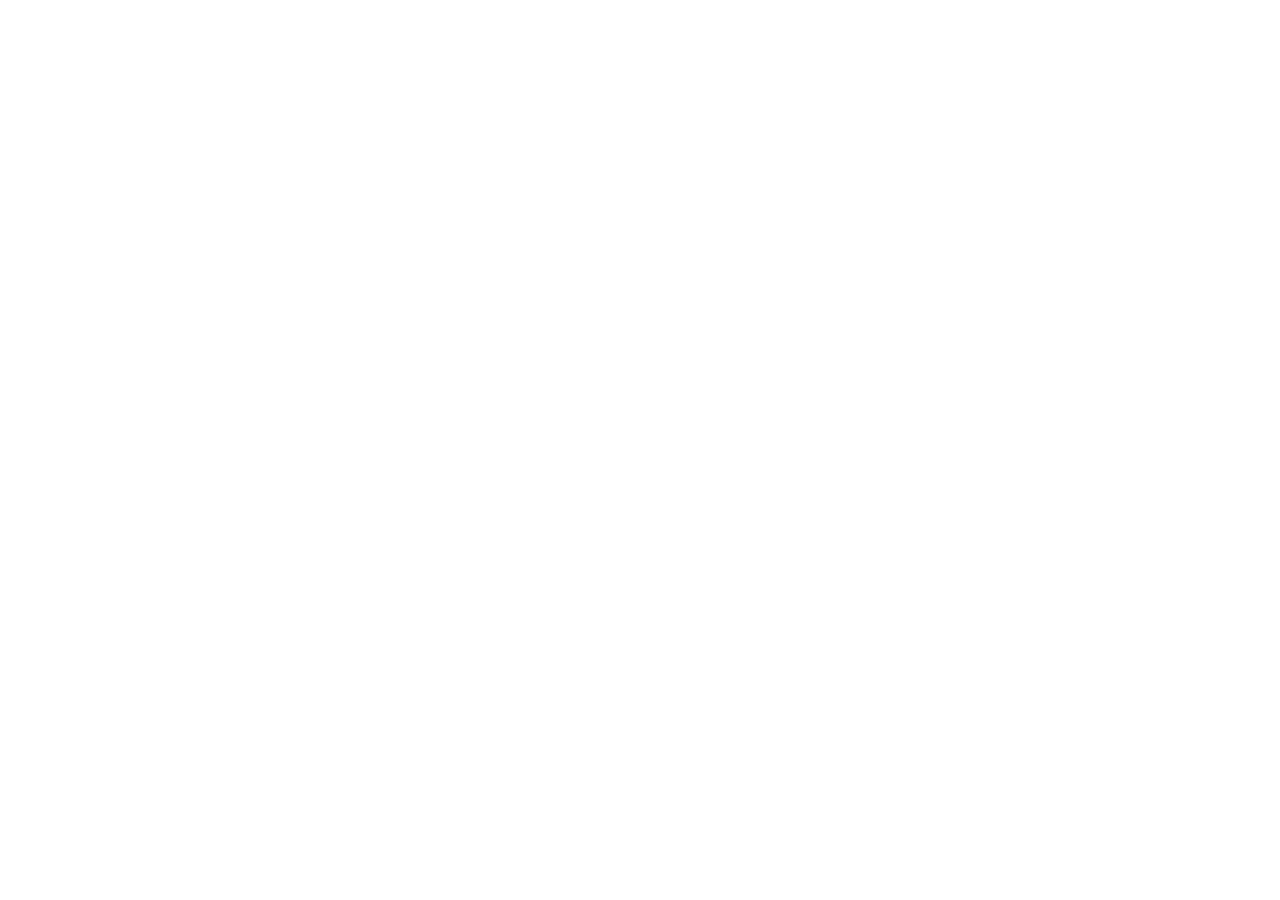
==== index.html @ 9bf9a7f7 "jai shree ram" ====
<!DOCTYPE html>
<html lang="en">
<head>
    <meta charset="UTF-8">
    <meta name="viewport" content="width=device-width, initial-scale=1.0">
    <link rel="icon" type="image/png" href="./images/favicon.png">
    <title> Time flow</title>
</head>
<body>
    
</body>
</html>
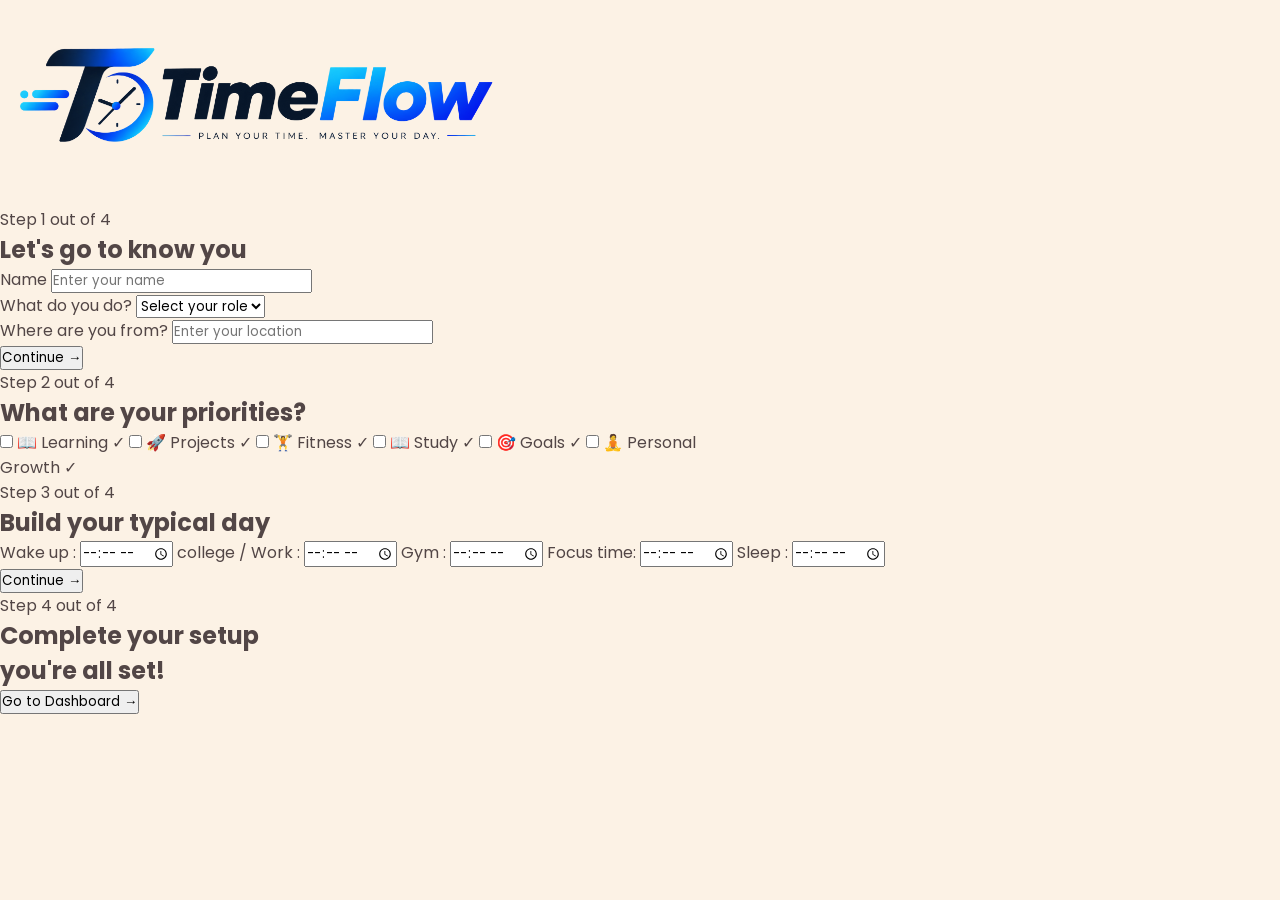
==== commit 396d8843: "structure complete of index" ====
--- a/index.html
+++ b/index.html
@@ -1,12 +1,133 @@
 <!DOCTYPE html>
 <html lang="en">
+
 <head>
     <meta charset="UTF-8">
     <meta name="viewport" content="width=device-width, initial-scale=1.0">
+    <link href="https://fonts.googleapis.com/css2?family=Poppins:wght@400;500;600;700&display=swap" rel="stylesheet">
     <link rel="icon" type="image/png" href="./images/favicon.png">
+    <link rel="stylesheet" href="./css/style.css">
     <title> Time flow</title>
 </head>
+
 <body>
-    
+    <section class="main">
+        <div class="steps" id="step-1">
+            <div class="img-form">
+                <img class="logo" src="./images/logo.png" alt="logo" height="200px">
+            </div>
+            <div class="img-form">
+                <p class="eyebrow">Step 1 out of 4</p>
+                <h1>Let's go to know you</h1>
+                <div class="form-group">
+                    <label for="name">Name</label>
+                    <input type="text" id="name" name="name" placeholder="Enter your name" required>
+                </div>
+                <div class="form-group">
+                    <label for="role">What do you do?</label>
+                    <select id="role" name="role" required>
+                        <option value="">Select your role</option>
+                        <option value="student">Student</option>
+                        <option value="job">Job</option>
+                        <option value="nothing">Nothing</option>
+                    </select>
+                </div>
+                <div class="form-group">
+                    <label for="location">Where are you from?</label>
+                    <input type="text" id="location" name="location" placeholder="Enter your location" required>
+                </div>
+                <button type="submit">Continue →</button>
+            </div>
+
+        </div>
+
+        <div class="steps" id="step-2">
+            <div class="img-form">
+                <p class="eyebrow">Step 2 out of 4</p>
+                <h1>What are your priorities?</h1>
+                <div class="priority-grid">
+
+                    <label class="priority-card">
+                        <input type="checkbox" value="Learning">
+                        <span class="icon">📖</span>
+                        <span>Learning</span>
+                        <span class="check">✓</span>
+                    </label>
+
+                    <label class="priority-card">
+                        <input type="checkbox" value="Projects">
+                        <span class="icon">🚀</span>
+                        <span>Projects</span>
+                        <span class="check">✓</span>
+                    </label>
+
+                    <label class="priority-card">
+                        <input type="checkbox" value="Fitness">
+                        <span class="icon">🏋️</span>
+                        <span>Fitness</span>
+                        <span class="check">✓</span>
+                    </label>
+
+                    <label class="priority-card">
+                        <input type="checkbox" value="Study">
+                        <span class="icon">📖</span>
+                        <span>Study</span>
+                        <span class="check">✓</span>
+                    </label>
+
+                    <label class="priority-card">
+                        <input type="checkbox" value="Goals">
+                        <span class="icon">🎯</span>
+                        <span>Goals</span>
+                        <span class="check">✓</span>
+                    </label>
+
+                    <label class="priority-card">
+                        <input type="checkbox" value="Personal Growth">
+                        <span class="icon">🧘</span>
+                        <span>Personal<br>Growth</span>
+                        <span class="check">✓</span>
+                    </label>
+                </div>
+            </div>
+        </div>
+        </div>
+
+        <div class="steps" id="step-3">
+            <div class="img-form">
+                <p class="eyebrow">Step 3 out of 4</p>
+                <h1>Build your typical day</h1>
+                <div class="day-builder">
+                    <label for="wake-up">Wake up :</label>
+                    <input type="time" id="wake-up" name="wake-up" required>
+
+                    <label for="work">college / Work :</label>
+                    <input type="time" id="work" name="work" required>
+
+                    <label for="gym">Gym :</label>
+                    <input type="time" id="gym" name="gym" required>
+
+                    <label for="focus">Focus time:</label>
+                    <input type="time" id="focus" name="focus" required>
+
+                    <label for="sleep">Sleep :</label>
+                    <input type="time" id="sleep" name="sleep" required>
+                </div>
+                <button type="submit">Continue →</button>
+            </div>
+        </div>
+
+        <div class="steps" id="step-4">
+            <div class="img-form">
+                <p class="eyebrow">Step 4 out of 4</p>
+                <h1>Complete your setup</h1>
+                <h2>you're all set!</h2>
+
+                <button type="submit">Go to Dashboard →</button>
+            </div>
+
+        </div>
+    </section>
 </body>
+
 </html>
--- a/css/style.css
+++ b/css/style.css
@@ -0,0 +1,17 @@
+* {
+    margin: 0;
+    padding: 0%;
+    font-family: "Poppins", sans-serif;
+}
+
+:root {
+    --dark: #524646;
+    --taupe: #A8A492;
+    --cream: #FCF2E5;
+    --orange: #EC5B38;
+}
+
+body {
+    background: var(--cream);
+    color: var(--dark);
+}
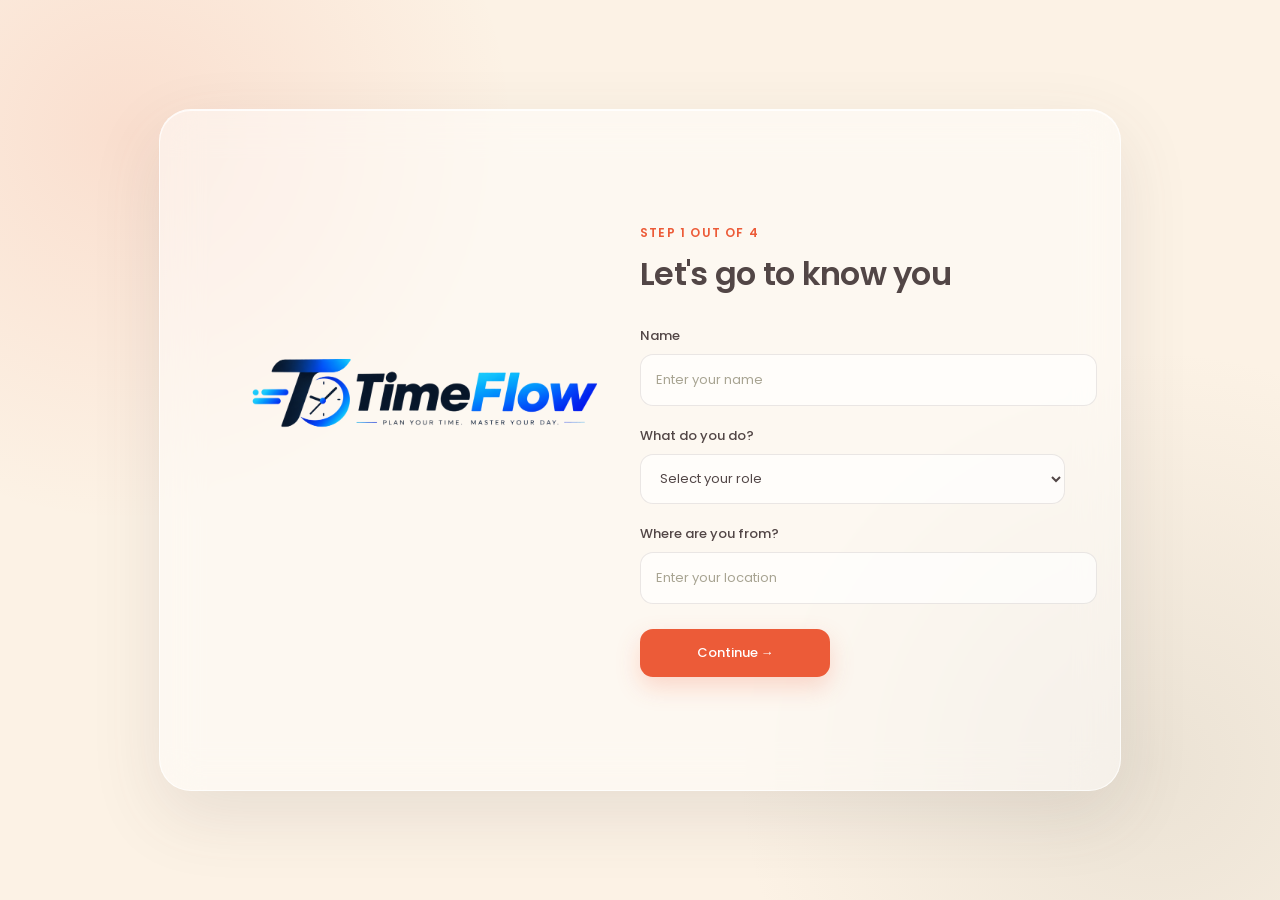
==== commit 14831e8b: "index complete" ====
--- a/index.html
+++ b/index.html
@@ -12,7 +12,7 @@
 
 <body>
     <section class="main">
-        <div class="steps" id="step-1">
+        <div class="steps active" id="step-1">
             <div class="img-form">
                 <img class="logo" src="./images/logo.png" alt="logo" height="200px">
             </div>
@@ -36,7 +36,9 @@
                     <label for="location">Where are you from?</label>
                     <input type="text" id="location" name="location" placeholder="Enter your location" required>
                 </div>
-                <button type="submit">Continue →</button>
+                <div class="btns">
+                    <button class="next-btn" type="button"> Continue → </button>
+                </div>
             </div>
 
         </div>
@@ -89,9 +91,13 @@
                         <span class="check">✓</span>
                     </label>
                 </div>
+                <div class="btns">
+                    <button class="back-btn" type="button"> ← Back </button>
+                    <button class="next-btn" type="button"> Continue → </button>
+                </div>
             </div>
         </div>
-        </div>
+
 
         <div class="steps" id="step-3">
             <div class="img-form">
@@ -113,7 +119,10 @@
                     <label for="sleep">Sleep :</label>
                     <input type="time" id="sleep" name="sleep" required>
                 </div>
-                <button type="submit">Continue →</button>
+                <div class="btns">
+                    <button class="back-btn" type="button"> ← Back </button>
+                    <button class="next-btn" type="button"> Continue → </button>
+                </div>
             </div>
         </div>
 
@@ -123,11 +132,16 @@
                 <h1>Complete your setup</h1>
                 <h2>you're all set!</h2>
 
-                <button type="submit">Go to Dashboard →</button>
+                <div class="btns">
+                    <button class="back-btn" type="button"> ← Back </button>
+                    <a class="next-btn" href="./pages/dashboard.html"> Go to Dashboard → </a>
+                </div>
             </div>
 
         </div>
     </section>
+
+    <script src="./js/main.js"></script>
 </body>
 
 </html>
--- a/css/style.css
+++ b/css/style.css
@@ -6,12 +6,313 @@
 
 :root {
     --dark: #524646;
-    --taupe: #A8A492;
-    --cream: #FCF2E5;
-    --orange: #EC5B38;
+    --dark-light: #6d6060;
+    --taupe: #a8a492;
+    --cream: #fcf2e5;
+    --cream-dark: #f3e5d5;
+    --orange: #ec5b38;
+    --orange-dark: #d94c2b;
+    --white: #ffffff;
+    --border: rgba(82, 70, 70, 0.12);
 }
 
 body {
-    background: var(--cream);
-    color: var(--dark);
-}+    min-height: 100vh;
+    display: flex;
+    align-items: center;
+    justify-content: center;
+    background:
+        radial-gradient(
+            circle at 10% 15%,
+            rgba(236, 91, 56, 0.13),
+            transparent 28%
+        ),
+        radial-gradient(
+            circle at 90% 85%,
+            rgba(168, 164, 146, 0.20),
+            transparent 30%
+        ),
+        var(--cream);
+    color: var(--dark);
+}
+
+.main {
+    width: min(850px, 92vw);
+    min-height: 570px;
+    padding: 55px;
+    display: flex;
+    align-items: center;
+    justify-content: center;
+    background:
+        rgba(255, 255, 255, 0.48);
+    border: 1px solid rgba(255, 255, 255, 0.75);
+    border-radius: 32px;
+    box-shadow:
+        0 25px 70px rgba(82, 70, 70, 0.12),
+        inset 0 1px 0 rgba(255, 255, 255, 0.8);
+    backdrop-filter: blur(20px);
+    -webkit-backdrop-filter: blur(20px);
+}
+
+.steps {
+    display: none;
+    width: 100%;
+    animation: stepIn 0.35s ease;
+}
+
+.steps.active {
+    display: flex;
+}
+
+@keyframes stepIn {
+
+    from {
+        opacity: 0;
+        transform: translateX(20px);
+    }
+
+    to {
+        opacity: 1;
+        transform: translateX(0);
+    }
+}
+
+.img-form {
+    width: 100%;
+}
+
+.img-form:not(:first-child) {
+    max-width: 560px;
+    margin: auto;
+}
+
+.logo {
+    display: block;
+    width: 380px;
+    height: auto;
+    margin: 100px auto 20px;
+}
+
+.eyebrow {
+    margin-bottom: 8px;
+    color: var(--orange);
+    font-size: 12px;
+    font-weight: 600;
+    text-transform: uppercase;
+    letter-spacing: 1.2px;
+}
+
+h1 {
+    margin-bottom: 28px;
+
+    color: var(--dark);
+    font-size: 32px;
+    font-weight: 600;
+    letter-spacing: -0.7px;
+}
+
+h2 {
+    margin-bottom: 30px;
+    color: var(--dark-light);
+    font-size: 20px;
+    font-weight: 500;
+}
+
+.form-group {
+    margin-bottom: 20px;
+}
+
+.form-group label {
+    display: block;
+
+    margin-bottom: 8px;
+
+    color: var(--dark);
+
+    font-size: 13px;
+    font-weight: 500;
+}
+
+input,
+select {
+    width: 100%;
+    height: 50px;
+    padding: 0 15px;
+    outline: none;
+    border: 1px solid var(--border);
+    border-radius: 13px;
+    background:
+        rgba(255, 255, 255, 0.65);
+    color: var(--dark);
+    font-size: 13px;
+    transition: 0.25s;
+}
+
+input::placeholder {
+    color: var(--taupe);
+}
+
+input:focus,
+select:focus {
+    border-color: var(--orange);
+    background: var(--white);
+    box-shadow: 0 0 0 4px rgba(236, 91, 56, 0.08);
+}
+
+.priority-grid {
+    display: grid;
+    grid-template-columns: repeat(3, 1fr);
+    gap: 14px;
+    margin-bottom: 30px;
+}
+
+.priority-card {
+    position: relative;
+    height: 110px;
+    display: flex;
+    flex-direction: column;
+    align-items: center;
+    justify-content: center;
+    gap: 8px;
+    cursor: pointer;
+    border: 1px solid var(--border);
+    border-radius: 16px;
+    background:
+        rgba(255, 255, 255, 0.48);
+    transition:
+        transform 0.2s ease,
+        background 0.2s ease,
+        border 0.2s ease,
+        box-shadow 0.2s ease;
+}
+
+.priority-card:hover {
+    transform: translateY(-3px);
+    background:
+        rgba(255, 255, 255, 0.75);
+
+    box-shadow: 0 10px 25px rgba(82, 70, 70, 0.08);
+}
+
+.priority-card input {
+    position: absolute;
+    opacity: 0;
+    pointer-events: none;
+}
+
+.priority-card:has(input:checked) {
+    border-color: var(--orange);
+    background:
+        rgba(236, 91, 56, 0.09);
+    box-shadow:
+        0 8px 25px rgba(236, 91, 56, 0.12);
+}
+
+.priority-card .icon {
+    font-size: 27px;
+}
+
+.priority-card > span:not(.icon):not(.check) {
+    color: var(--dark);
+    font-size: 13px;
+    font-weight: 500;
+    text-align: center;
+}
+.check {
+    position: absolute;
+    top: 9px;
+    right: 9px;
+    width: 20px;
+    height: 20px;
+    display: none;
+    align-items: center;
+    justify-content: center;
+    border-radius: 50%;
+    background: var(--orange);
+    color: white;
+    font-size: 11px;
+    font-weight: 600;
+}
+
+.priority-card:has(input:checked) .check {
+    display: flex;
+}
+
+.day-builder {
+    display: grid;
+    grid-template-columns: 1fr 1fr;
+    gap: 12px 18px;
+    margin-bottom: 30px;
+}
+
+.day-builder label {
+    align-self: center;
+    color: var(--dark);
+    font-size: 13px;
+    font-weight: 500;
+}
+
+.day-builder input[type="time"] {
+    height: 45px;
+}
+
+input[type="time"] {
+    cursor: pointer;
+}
+
+input[type="time"]::-webkit-calendar-picker-indicator {
+    opacity: 0.6;
+    cursor: pointer;
+}
+
+.btns {
+    display: flex;
+    align-items: center;
+    justify-content: space-between;
+    gap: 15px;
+    margin-top: 25px;
+}
+
+.next-btn {
+    min-width: 190px;
+    height: 48px;
+    display: inline-flex;
+    align-items: center;
+    justify-content: center;
+    padding: 0 22px;
+    border: none;
+    border-radius: 13px;
+    background: var(--orange);
+    color: white;
+    font-size: 13px;
+    font-weight: 500;
+    text-decoration: none;
+    cursor: pointer;
+    box-shadow:
+        0 10px 25px rgba(236, 91, 56, 0.22);
+    transition: 0.25s;
+}
+
+.next-btn:hover {
+    background: var(--orange-dark);
+    transform: translateY(-2px);
+    box-shadow:
+        0 14px 30px rgba(236, 91, 56, 0.3);
+}
+
+.back-btn {
+    height: 48px;
+    padding: 0 10px;
+    border: none;
+    background: transparent;
+    color: var(--dark-light);
+    font-size: 13px;
+    font-weight: 500;
+    cursor: pointer;
+    transition: 0.2s;
+}
+
+.back-btn:hover {
+    color: var(--orange);
+    transform: translateX(-3px);
+}
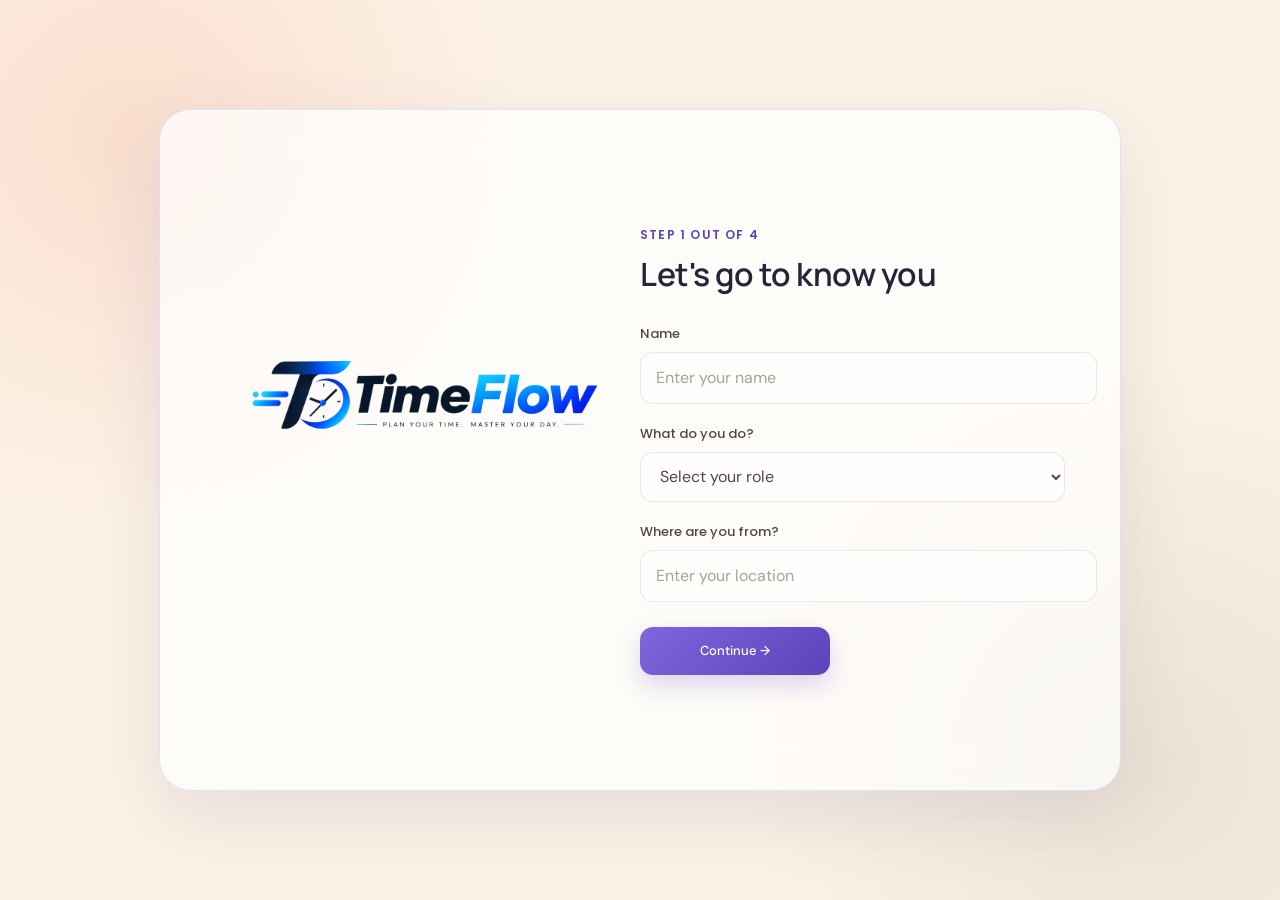
==== commit 4352354c: "structur complete but js is still pending" ====
--- a/index.html
+++ b/index.html
@@ -11,6 +11,8 @@
 </head>
 
 <body>
+    <span id="current-date" hidden></span>
+    <span id="current-time" hidden></span>
     <section class="main">
         <div class="steps active" id="step-1">
             <div class="img-form">
@@ -51,42 +53,60 @@
 
                     <label class="priority-card">
                         <input type="checkbox" value="Learning">
-                        <span class="icon">📖</span>
+                        <span class="icon"><svg viewBox="0 0 24 24" aria-hidden="true">
+                                <path d="M4 5a3 3 0 0 1 3-2h13v17H7a3 3 0 0 0-3 3V5Z" />
+                                <path d="M7 20h13M8 7h8M8 11h6" />
+                            </svg></span>
                         <span>Learning</span>
                         <span class="check">✓</span>
                     </label>
 
                     <label class="priority-card">
                         <input type="checkbox" value="Projects">
-                        <span class="icon">🚀</span>
+                        <span class="icon"><svg viewBox="0 0 24 24" aria-hidden="true">
+                                <path d="M14 5 19 3l2 2-2 5-4 4-3-3 2-6Z" />
+                                <path d="m12 12-5 5M7 17H4v3h3l2-2M14 5l-3-2-3 3 4 2M19 10l2 3-3 3-2-4" />
+                            </svg></span>
                         <span>Projects</span>
                         <span class="check">✓</span>
                     </label>
 
                     <label class="priority-card">
                         <input type="checkbox" value="Fitness">
-                        <span class="icon">🏋️</span>
+                        <span class="icon"><svg viewBox="0 0 24 24" aria-hidden="true">
+                                <path d="M5 8v8M3 10v4M8 6v12M16 6v12M19 8v8M21 10v4M8 12h8" />
+                            </svg></span>
                         <span>Fitness</span>
                         <span class="check">✓</span>
                     </label>
 
                     <label class="priority-card">
                         <input type="checkbox" value="Study">
-                        <span class="icon">📖</span>
+                        <span class="icon"><svg viewBox="0 0 24 24" aria-hidden="true">
+                                <path d="M4 5a3 3 0 0 1 3-2h13v17H7a3 3 0 0 0-3 3V5Z" />
+                                <path d="M7 20h13M8 7h8M8 11h6" />
+                            </svg></span>
                         <span>Study</span>
                         <span class="check">✓</span>
                     </label>
 
                     <label class="priority-card">
                         <input type="checkbox" value="Goals">
-                        <span class="icon">🎯</span>
+                        <span class="icon"><svg viewBox="0 0 24 24" aria-hidden="true">
+                                <circle cx="12" cy="12" r="8" />
+                                <circle cx="12" cy="12" r="4" />
+                                <path d="m16 8 4-4M16 4h4v4" />
+                            </svg></span>
                         <span>Goals</span>
                         <span class="check">✓</span>
                     </label>
 
                     <label class="priority-card">
                         <input type="checkbox" value="Personal Growth">
-                        <span class="icon">🧘</span>
+                        <span class="icon"><svg viewBox="0 0 24 24" aria-hidden="true">
+                                <circle cx="12" cy="5" r="2" />
+                                <path d="M8 21c0-4 1-7 4-9 3 2 4 5 4 9M9 11l3 2 3-2M5 15h14" />
+                            </svg></span>
                         <span>Personal<br>Growth</span>
                         <span class="check">✓</span>
                     </label>
@@ -134,7 +154,7 @@
 
                 <div class="btns">
                     <button class="back-btn" type="button"> ← Back </button>
-                    <a class="next-btn" href="./pages/dashboard.html"> Go to Dashboard → </a>
+                    <a id="dashboard-btn" class="next-btn" href="./pages/dashboard.html"> Go to Dashboard → </a>
                 </div>
             </div>
 
--- a/css/style.css
+++ b/css/style.css
@@ -1,3 +1,5 @@
+@import url('https://fonts.googleapis.com/css2?family=DM+Sans:wght@400;500;600;700&family=Manrope:wght@600;700;800&display=swap');
+
 * {
     margin: 0;
     padding: 0%;
@@ -22,16 +24,12 @@
     align-items: center;
     justify-content: center;
     background:
-        radial-gradient(
-            circle at 10% 15%,
+        radial-gradient(circle at 10% 15%,
             rgba(236, 91, 56, 0.13),
-            transparent 28%
-        ),
-        radial-gradient(
-            circle at 90% 85%,
+            transparent 28%),
+        radial-gradient(circle at 90% 85%,
             rgba(168, 164, 146, 0.20),
-            transparent 30%
-        ),
+            transparent 30%),
         var(--cream);
     color: var(--dark);
 }
@@ -50,8 +48,8 @@
     box-shadow:
         0 25px 70px rgba(82, 70, 70, 0.12),
         inset 0 1px 0 rgba(255, 255, 255, 0.8);
+    -webkit-backdrop-filter: blur(20px);
     backdrop-filter: blur(20px);
-    -webkit-backdrop-filter: blur(20px);
 }
 
 .steps {
@@ -212,12 +210,13 @@
     font-size: 27px;
 }
 
-.priority-card > span:not(.icon):not(.check) {
+.priority-card>span:not(.icon):not(.check) {
     color: var(--dark);
     font-size: 13px;
     font-weight: 500;
     text-align: center;
 }
+
 .check {
     position: absolute;
     top: 9px;
@@ -316,3 +315,759 @@
     color: var(--orange);
     transform: translateX(-3px);
 }
+
+/* TimeFlow application screens */
+body.app-body {
+    display: block;
+    min-height: 100vh;
+    background: #f7f5f0;
+}
+
+button,
+input,
+select {
+    font: inherit;
+}
+
+.app-shell {
+    display: flex;
+    min-height: 100vh;
+}
+
+.sidebar {
+    width: 238px;
+    flex: 0 0 238px;
+    display: flex;
+    flex-direction: column;
+    padding: 28px 18px;
+    background: #fffdf9;
+    border-right: 1px solid #e8e3d9;
+}
+
+.brand {
+    display: flex;
+    align-items: center;
+    gap: 10px;
+    padding: 0 14px 42px;
+    color: var(--dark);
+    font-weight: 700;
+    font-size: 21px;
+    text-decoration: none;
+}
+
+.brand img {
+    width: 34px;
+    height: 34px;
+    object-fit: contain;
+}
+
+.nav-label {
+    padding: 0 14px 12px;
+    color: #a29d92;
+    font-size: 10px;
+    font-weight: 700;
+    letter-spacing: 1.4px;
+    text-transform: uppercase;
+}
+
+.app-nav {
+    display: grid;
+    gap: 5px;
+}
+
+.nav-link {
+    display: flex;
+    align-items: center;
+    gap: 13px;
+    padding: 12px 14px;
+    border-radius: 10px;
+    color: #85847d;
+    font-size: 13px;
+    text-decoration: none;
+    transition: .2s ease;
+}
+
+.nav-link:hover,
+.nav-link.active {
+    color: var(--orange);
+    background: #fff0e9;
+}
+
+.nav-link span:first-child {
+    width: 19px;
+    color: currentColor;
+    font-size: 18px;
+    text-align: center;
+}
+
+.sidebar-note {
+    margin-top: auto;
+    padding: 16px;
+    border-radius: 13px;
+    background: #f1eee7;
+    color: #77766f;
+    font-size: 12px;
+    line-height: 1.5;
+}
+
+.sidebar-note strong {
+    display: block;
+    margin-bottom: 5px;
+    color: var(--dark);
+    font-size: 13px;
+}
+
+.app-content {
+    width: min(1200px, 100%);
+    padding: 36px clamp(22px, 4vw, 58px);
+    margin: 0 auto;
+}
+
+.topbar {
+    display: flex;
+    align-items: flex-start;
+    justify-content: space-between;
+    gap: 20px;
+    margin-bottom: 34px;
+}
+
+.time-date {
+    display: flex;
+    gap: 30px;
+}
+
+.greeting {
+    color: #9b968d;
+    font-size: 15px;
+}
+
+.page-title {
+    margin-top: 6px;
+    color: var(--dark);
+    font-size: clamp(25px, 3vw, 34px);
+    font-weight: 600;
+}
+
+.top-actions {
+    display: flex;
+    align-items: center;
+    gap: 12px;
+}
+
+.date-chip,
+.icon-button {
+    height: 38px;
+    display: inline-flex;
+    align-items: center;
+    gap: 8px;
+    padding: 0 13px;
+    border: 1px solid #e7e1d7;
+    border-radius: 9px;
+    background: #fffdf9;
+    color: #7e7b74;
+    font-size: 12px;
+}
+
+.icon-button {
+    width: 38px;
+    justify-content: center;
+    padding: 0;
+    cursor: pointer;
+}
+
+.avatar {
+    width: 38px;
+    height: 38px;
+    display: grid;
+    place-items: center;
+    border-radius: 50%;
+    background: #f2c6ad;
+    color: #9c542e;
+    font-size: 13px;
+    font-weight: 700;
+}
+
+.section-heading {
+    display: flex;
+    align-items: center;
+    justify-content: space-between;
+    gap: 15px;
+    margin-bottom: 16px;
+}
+
+.section-heading h2 {
+    margin: 0;
+    color: var(--dark);
+    font-size: 17px;
+    font-weight: 600;
+}
+
+.muted-link {
+    color: var(--orange);
+    font-size: 12px;
+    text-decoration: none;
+}
+
+.grid {
+    display: grid;
+    gap: 18px;
+}
+
+.grid-3 {
+    grid-template-columns: repeat(3, minmax(0, 1fr));
+}
+
+.stats-grid {
+    margin-bottom: 26px;
+}
+
+.grid-2 {
+    grid-template-columns: repeat(2, minmax(0, 1fr));
+}
+
+.panel,
+.stat-card {
+    border: 1px solid #e9e4da;
+    border-radius: 14px;
+    background: #fffdf9;
+    box-shadow: 0 8px 24px rgba(59, 53, 44, .035);
+}
+
+.panel {
+    padding: 22px;
+}
+
+.stat-card {
+    padding: 18px 20px;
+}
+
+.stat-label {
+    color: #98938b;
+    font-size: 12px;
+}
+
+.stat-value {
+    margin: 10px 0 5px;
+    color: var(--dark);
+    font-size: 28px;
+    font-weight: 600;
+}
+
+.stat-detail {
+    color: #6f9780;
+    font-size: 11px;
+}
+
+.progress {
+    height: 7px;
+    overflow: hidden;
+    border-radius: 10px;
+    background: #eeeae2;
+}
+
+.progress span {
+    display: block;
+    height: 100%;
+    border-radius: inherit;
+    background: var(--orange);
+}
+
+.focus-progress {
+    margin-top: 20px;
+}
+
+.focus-progress span {
+    width: 72%;
+}
+
+.width-34 span {
+    width: 34%;
+}
+
+.width-42 span {
+    width: 42%;
+}
+
+.width-48 span {
+    width: 48%;
+}
+
+.width-55 span {
+    width: 55%;
+}
+
+.width-57 span {
+    width: 57%;
+}
+
+.width-62 span {
+    width: 62%;
+}
+
+.width-68 span {
+    width: 68%;
+}
+
+.width-70 span {
+    width: 70%;
+}
+
+.width-71 span {
+    width: 71%;
+}
+
+.width-76 span {
+    width: 76%;
+}
+
+.width-78 span {
+    width: 78%;
+}
+
+.width-86 span {
+    width: 86%;
+}
+
+.task-list {
+    display: grid;
+    gap: 3px;
+}
+
+.task-row {
+    display: flex;
+    align-items: center;
+    gap: 12px;
+    padding: 12px 0;
+    border-bottom: 1px solid #f0ece5;
+    color: var(--dark);
+    font-size: 13px;
+}
+
+.task-row:last-child {
+    border-bottom: 0;
+}
+
+.task-row input {
+    width: 16px;
+    height: 16px;
+    accent-color: var(--orange);
+}
+
+.task-row.done span {
+    color: #a7a39b;
+    text-decoration: line-through;
+}
+
+.task-time {
+    margin-left: auto;
+    color: #aaa59d;
+    font-size: 11px;
+}
+
+.pill {
+    display: inline-block;
+    padding: 5px 9px;
+    border-radius: 20px;
+    background: #edf4ef;
+    color: #6f9780;
+    font-size: 10px;
+    font-weight: 700;
+}
+
+.pill.orange {
+    background: #fff0e9;
+    color: var(--orange);
+}
+
+.timeline {
+    display: grid;
+    gap: 0;
+}
+
+.timeline-row {
+    display: grid;
+    grid-template-columns: 60px 14px 1fr;
+    gap: 12px;
+    min-height: 62px;
+    color: #89867e;
+    font-size: 12px;
+}
+
+.timeline-time {
+    padding-top: 2px;
+    text-align: right;
+}
+
+.timeline-dot {
+    position: relative;
+    display: flex;
+    justify-content: center;
+}
+
+.timeline-dot::before {
+    content: '';
+    width: 9px;
+    height: 9px;
+    margin-top: 3px;
+    border: 3px solid #f5c5ae;
+    border-radius: 50%;
+    background: #fffdf9;
+    z-index: 1;
+}
+
+.timeline-dot::after {
+    content: '';
+    position: absolute;
+    top: 12px;
+    bottom: 0;
+    width: 1px;
+    background: #eee8de;
+}
+
+.timeline-row:last-child .timeline-dot::after {
+    display: none;
+}
+
+.timeline-event strong {
+    display: block;
+    margin-bottom: 4px;
+    color: var(--dark);
+    font-size: 13px;
+}
+
+.chart {
+    height: 180px;
+    display: flex;
+    align-items: end;
+    gap: 12px;
+    padding: 20px 4px 0;
+    border-bottom: 1px solid #e9e4da;
+}
+
+.bar {
+    flex: 1;
+    min-width: 12px;
+    height: var(--height);
+    border-radius: 5px 5px 0 0;
+    background: #f0c7b3;
+}
+
+.bar.highlight {
+    background: var(--orange);
+}
+
+.chart-labels {
+    display: flex;
+    gap: 12px;
+    padding: 8px 4px 0;
+    color: #aaa59d;
+    font-size: 10px;
+    text-align: center;
+}
+
+.chart-labels span {
+    flex: 1;
+}
+
+.button-primary {
+    display: inline-flex;
+    align-items: center;
+    justify-content: center;
+    gap: 8px;
+    min-height: 39px;
+    padding: 0 16px;
+    border: 0;
+    border-radius: 9px;
+    background: var(--orange);
+    color: #fff;
+    font-size: 12px;
+    font-weight: 700;
+    cursor: pointer;
+    text-decoration: none;
+}
+
+.button-secondary {
+    min-height: 39px;
+    padding: 0 16px;
+    border: 1px solid #e4ddd3;
+    border-radius: 9px;
+    background: #fffdf9;
+    color: #77756e;
+    font-size: 12px;
+    cursor: pointer;
+}
+
+.page-grid {
+    display: grid;
+    grid-template-columns: 1.35fr 1fr;
+    gap: 20px;
+}
+
+.form-row {
+    display: flex;
+    gap: 10px;
+    margin-bottom: 18px;
+}
+
+.form-row input,
+.form-row select {
+    height: 42px;
+}
+
+.empty-state {
+    padding: 45px 20px;
+    color: #a09b92;
+    text-align: center;
+    font-size: 13px;
+}
+
+.focus-display {
+    padding: 25px 0;
+    color: var(--dark);
+    font-size: 62px;
+    font-weight: 600;
+    letter-spacing: 2px;
+    text-align: center;
+}
+
+.focus-controls {
+    display: flex;
+    justify-content: center;
+    gap: 10px;
+}
+
+.goal-item,
+.habit-item {
+    padding: 15px 0;
+    border-bottom: 1px solid #f0ece5;
+}
+
+.goal-item:last-child,
+.habit-item:last-child {
+    border: 0;
+}
+
+.goal-item strong,
+.habit-item strong {
+    display: block;
+    margin-bottom: 10px;
+    color: var(--dark);
+    font-size: 13px;
+}
+
+.goal-meta {
+    display: flex;
+    justify-content: space-between;
+    margin-top: 7px;
+    color: #9b968d;
+    font-size: 11px;
+}
+
+@media (max-width: 800px) {
+    .sidebar {
+        width: 70px;
+        flex-basis: 70px;
+        padding: 20px 10px;
+    }
+
+    .brand {
+        justify-content: center;
+        padding: 0 0 28px;
+    }
+
+    .brand span,
+    .nav-label,
+    .nav-link span:last-child,
+    .sidebar-note {
+        display: none;
+    }
+
+    .nav-link {
+        justify-content: center;
+        padding: 12px;
+    }
+
+    .app-content {
+        padding: 26px 18px;
+    }
+
+    .grid-3,
+    .grid-2,
+    .page-grid {
+        grid-template-columns: 1fr;
+    }
+}
+
+@media (max-width: 540px) {
+    .topbar {
+        display: block;
+    }
+
+    .top-actions {
+        margin-top: 18px;
+    }
+
+    .date-chip {
+        flex: 1;
+    }
+
+    .app-content {
+        padding: 22px 14px;
+    }
+
+    .panel {
+        padding: 17px;
+    }
+}
+
+/* Premium workspace redesign */
+:root {
+    --ink: #25253a;
+    --muted: #85849a;
+    --muted-2: #a9a8ba;
+    --surface: #ffffff;
+    --surface-soft: #f8f8fc;
+    --line: #e9e8f1;
+    --purple: #8066dc;
+    --purple-deep: #5d43ba;
+    --purple-soft: #f0edff;
+    --blue: #6a9ee9;
+    --green: #5abb8d;
+    --amber: #e9aa5a;
+    --pink: #dc83a9;
+    --red: #e27a78;
+    --shadow: 0 16px 42px rgba(39, 34, 77, .055);
+}
+
+body, button, input, select { font-family: "DM Sans", sans-serif; }
+body.app-body { color: var(--ink); background: #f6f6fa; }
+.app-shell { background: #f6f6fa; }
+.sidebar { width: 250px; flex-basis: 250px; padding: 24px 16px 18px; background: #fff; border-right: 1px solid var(--line); }
+.brand { padding: 0 12px 28px; color: var(--ink); font-family: "Manrope", sans-serif; font-size: 20px; letter-spacing: -.4px; }
+.brand img { width: 32px; height: 32px; }
+.workspace-switcher { display: flex; align-items: center; gap: 9px; min-height: 54px; padding: 8px 10px; margin-bottom: 28px; border: 1px solid var(--line); border-radius: 11px; background: var(--surface-soft); }
+.workspace-switcher > span:nth-child(2) { display: grid; gap: 2px; flex: 1; }
+.workspace-switcher b { color: var(--ink); font-size: 12px; font-weight: 700; }
+.workspace-switcher small { color: var(--muted-2); font-size: 10px; }
+.workspace-switcher svg, .sidebar-footer > svg { width: 15px; height: 15px; fill: none; stroke: var(--muted-2); stroke-linecap: round; stroke-linejoin: round; stroke-width: 1.7; }
+.workspace-mark { width: 28px; height: 28px; display: grid; place-items: center; border-radius: 8px; background: linear-gradient(135deg, #a38bee, #745bd0); color: #fff; font-family: "Manrope", sans-serif; font-size: 13px; font-weight: 800; }
+.nav-label { padding: 0 12px 9px; color: #b2b1c0; font-size: 10px; letter-spacing: 1.3px; }
+.nav-label-spaced { margin-top: 30px; }
+.app-nav { gap: 3px; }
+.nav-link { position: relative; min-height: 42px; gap: 12px; padding: 0 12px; border-radius: 9px; color: #858499; font-size: 13px; font-weight: 500; }
+.nav-link svg { width: 18px; height: 18px; fill: none; stroke: currentColor; stroke-linecap: round; stroke-linejoin: round; stroke-width: 1.7; }
+.nav-link:hover { color: var(--purple-deep); background: #f7f5ff; }
+.nav-link.active { color: var(--purple-deep); background: linear-gradient(90deg, #f0edff, #faf9ff); font-weight: 700; }
+.nav-link.active::before { content: ""; position: absolute; left: -16px; width: 3px; height: 25px; border-radius: 0 3px 3px 0; background: var(--purple); }
+.nav-link kbd { margin-left: auto; color: #b2b1c0; font-family: inherit; font-size: 10px; }
+.nav-count { display: grid; place-items: center; width: 21px; height: 21px; margin-left: auto; border-radius: 6px; background: #f0edff; color: var(--purple-deep); font-size: 10px; }
+.sidebar-footer { display: flex; align-items: center; gap: 9px; padding: 12px 8px 0; margin-top: auto; color: var(--muted); font-size: 11px; }
+.sidebar-footer span { display: grid; gap: 2px; flex: 1; }
+.sidebar-footer small { color: var(--muted-2); font-size: 10px; }
+.help-icon { width: 27px; height: 27px; display: grid; place-items: center; border: 1px solid #dcd9ef; border-radius: 50%; color: var(--purple); font-weight: 700; }
+.app-content { width: min(1500px, 100%); max-width: none; padding: 30px clamp(25px, 4vw, 58px) 60px; }
+.topbar { align-items: center; margin-bottom: 24px; }
+.time-date { display: flex; gap: 14px; }
+.greeting { color: var(--muted-2); font-size: 11px; }
+.page-title { margin-top: 8px; color: var(--ink); font-family: "Manrope", sans-serif; font-size: clamp(26px, 3vw, 36px); font-weight: 800; letter-spacing: -.9px; }
+.title-spark { display: inline-block; margin-left: 4px; color: var(--purple); font-size: 22px; vertical-align: top; }
+.page-subtitle { margin-top: 6px; color: var(--muted); font-size: 12px; }
+.top-actions { gap: 9px; }
+.search-button, .icon-button, .date-chip, .filter-button { border: 1px solid var(--line); background: var(--surface); color: var(--muted); }
+.search-button { height: 38px; display: inline-flex; align-items: center; gap: 9px; padding: 0 11px; border-radius: 9px; font-size: 12px; }
+.search-button svg, .icon-button svg, .date-chip svg, .filter-button svg, .muted-link svg { width: 16px; height: 16px; fill: none; stroke: currentColor; stroke-linecap: round; stroke-linejoin: round; stroke-width: 1.7; }
+.search-button kbd { margin-left: 14px; padding: 3px 5px; border: 1px solid var(--line); border-radius: 4px; color: var(--muted-2); font-size: 9px; }
+.icon-button { position: relative; width: 38px; height: 38px; border-radius: 9px; }
+.icon-button:hover, .search-button:hover, .filter-button:hover { border-color: #cec8ee; color: var(--purple-deep); background: #fbfaff; }
+.notification-dot { position: absolute; top: 8px; right: 9px; width: 5px; height: 5px; border: 1px solid #fff; border-radius: 50%; background: var(--pink); }
+.avatar { width: 38px; height: 38px; background: linear-gradient(135deg, #d9ccff, #b49fea); color: var(--purple-deep); }
+.status-strip { display: flex; align-items: center; gap: 26px; min-height: 74px; padding: 13px 17px; margin-bottom: 28px; border: 1px solid #e7e3fb; border-radius: 13px; background: linear-gradient(100deg, #f7f5ff, #fff 63%); box-shadow: 0 7px 22px rgba(106, 83, 191, .035); }
+.status-copy { display: flex; align-items: center; gap: 10px; min-width: 220px; }
+.status-copy span:last-child { display: grid; gap: 3px; }
+.status-copy strong { color: var(--ink); font-size: 12px; }
+.status-copy small { color: var(--muted); font-size: 10px; }
+.status-indicator { width: 10px; height: 10px; border-radius: 50%; background: #6ac596; box-shadow: 0 0 0 5px #e1f5e9; }
+.daily-progress { width: 290px; padding-left: 26px; border-left: 1px solid #e8e4f6; }
+.daily-progress > div:first-child { display: flex; justify-content: space-between; margin-bottom: 7px; color: var(--muted); font-size: 10px; }
+.daily-progress b { color: var(--purple-deep); font-size: 11px; }
+.status-strip .date-chip { margin-left: auto; white-space: nowrap; }
+.section-heading-large { align-items: end; margin-bottom: 17px; }
+.section-heading h2 { color: var(--ink); font-size: 16px; font-weight: 700; }
+.section-kicker { display: block; margin-bottom: 5px; color: var(--muted-2); font-size: 9px; font-weight: 700; letter-spacing: 1.3px; text-transform: uppercase; }
+.filter-button { display: inline-flex; align-items: center; gap: 16px; min-height: 33px; padding: 0 10px; border-radius: 7px; color: var(--muted); font-size: 11px; }
+.filter-button svg { width: 13px; }
+.grid-kpi { grid-template-columns: repeat(6, minmax(135px, 1fr)); gap: 12px; }
+.metric-card { min-height: 153px; padding: 16px; border: 1px solid var(--line); border-radius: 13px; background: var(--surface); box-shadow: var(--shadow); transition: transform .2s ease, box-shadow .2s ease; }
+.metric-card:hover, .panel:hover { transform: translateY(-2px); box-shadow: 0 18px 45px rgba(39, 34, 77, .09); }
+.metric-primary { border-color: #d6cdfd; background: linear-gradient(140deg, #fbfaff, #f0edff); }
+.metric-top { display: flex; align-items: center; justify-content: space-between; margin-bottom: 15px; }
+.metric-icon { width: 30px; height: 30px; display: grid; place-items: center; border-radius: 9px; background: #dfd8ff; color: var(--purple-deep); }
+.metric-icon svg { width: 17px; height: 17px; fill: none; stroke: currentColor; stroke-linecap: round; stroke-linejoin: round; stroke-width: 1.8; }
+.icon-lilac { background: #e8e5fc; color: #7667c6; }.icon-blue { background: #e5f0ff; color: #5c92de; }.icon-amber { background: #fff0dc; color: #d79745; }.icon-pink { background: #fce8f0; color: #c46e94; }.icon-green { background: #e3f5ea; color: #55a87d; }
+.trend { font-size: 10px; font-weight: 700; white-space: nowrap; }.trend.up { color: #48a37a; }.trend.neutral { color: var(--muted); }
+.stat-label { display: block; color: var(--muted); font-size: 10px; }
+.metric-value { display: block; margin: 6px 0 13px; color: var(--ink); font-family: "Manrope", sans-serif; font-size: 25px; font-weight: 800; letter-spacing: -.7px; }.metric-value > span { color: var(--muted-2); font-size: 12px; font-weight: 600; letter-spacing: 0; }
+.metric-card small { display: block; margin-top: 8px; color: var(--muted-2); font-size: 9px; }
+.metric-progress, .progress { height: 5px; overflow: hidden; border-radius: 6px; background: #efeff5; }.metric-progress span, .progress span { display: block; height: 100%; border-radius: inherit; background: var(--purple); }.metric-progress.blue span { background: var(--blue); }.metric-progress.pink span { background: var(--pink); }.metric-progress.green span { background: var(--green); }.progress-light { background: #e4defc; }.progress-light span { background: var(--purple); }
+.metric-spark { display: flex; align-items: end; gap: 4px; height: 26px; margin-top: 3px; }.metric-spark i { width: 12px; border-radius: 2px 2px 0 0; background: #c7bbfa; }.metric-spark i:nth-child(1) { height: 9px; }.metric-spark i:nth-child(2) { height: 14px; }.metric-spark i:nth-child(3) { height: 11px; }.metric-spark i:nth-child(4) { height: 20px; }.metric-spark i:nth-child(5) { height: 16px; }.metric-spark i:nth-child(6) { height: 23px; background: var(--purple); }.metric-spark i:nth-child(7) { height: 26px; background: var(--purple-deep); }.streak-dots { display: flex; gap: 5px; margin-top: 20px; }.streak-dots i { width: 9px; height: 9px; border-radius: 50%; background: #ececf2; }.streak-dots i.on { background: var(--amber); }
+.dashboard-grid { display: grid; gap: 16px; margin-top: 16px; }.dashboard-grid-main { grid-template-columns: minmax(0, 1.8fr) minmax(280px, .8fr); }.dashboard-grid-secondary { grid-template-columns: minmax(0, 1.45fr) minmax(260px, .8fr) minmax(260px, .8fr); }.dashboard-grid-bottom { grid-template-columns: minmax(0, 1.45fr) minmax(300px, .8fr); }
+.panel { padding: 20px; border-color: var(--line); border-radius: 13px; background: var(--surface); box-shadow: var(--shadow); transition: transform .2s ease, box-shadow .2s ease; }.panel h2 { margin: 0; color: var(--ink); font-size: 16px; font-weight: 700; }.panel .section-heading { margin-bottom: 20px; }.muted-link { display: inline-flex; align-items: center; gap: 6px; color: var(--purple-deep); font-size: 10px; font-weight: 700; }.muted-link svg { width: 13px; }
+.line-chart { display: flex; height: 240px; }.y-axis, .bar-y { display: flex; flex-direction: column; justify-content: space-between; width: 30px; padding: 0 0 26px; color: var(--muted-2); font-size: 9px; }.chart-stage, .bar-stage { position: relative; flex: 1; }.grid-lines { position: absolute; inset: 4px 0 28px; display: flex; flex-direction: column; justify-content: space-between; }.grid-lines i { display: block; width: 100%; border-top: 1px dashed #ededf3; }.chart-stage > svg { position: absolute; inset: 3px 0 26px; width: 100%; height: calc(100% - 29px); overflow: visible; }.chart-area { fill: url(#trendFill); }.chart-line { fill: none; stroke: var(--purple); stroke-width: 3; stroke-linecap: round; stroke-dasharray: 1000; stroke-dashoffset: 1000; animation: draw-chart 1.4s ease forwards; }.chart-stage circle { fill: #fff; stroke: var(--purple); stroke-width: 3; transition: r .2s ease; }.chart-stage circle:hover { r: 7; }.x-axis { position: absolute; right: 0; bottom: 0; left: 0; display: flex; justify-content: space-between; color: var(--muted-2); font-size: 9px; }.focus-summary { min-height: 313px; }.focus-ring { width: 135px; height: 135px; display: grid; place-items: center; margin: 7px auto 16px; border-radius: 50%; background: conic-gradient(var(--purple) 0 64%, #eeedf5 64% 100%); }.focus-ring::before { content: ""; position: absolute; width: 103px; height: 103px; border-radius: 50%; background: #fff; }.focus-ring > div { position: relative; z-index: 1; display: grid; text-align: center; }.focus-ring strong { color: var(--ink); font-family: "Manrope", sans-serif; font-size: 27px; }.focus-ring small { color: var(--muted-2); font-size: 9px; }.focus-stats { display: grid; grid-template-columns: repeat(3, 1fr); padding-top: 13px; border-top: 1px solid var(--line); text-align: center; }.focus-stats span { display: grid; gap: 3px; border-right: 1px solid var(--line); }.focus-stats span:last-child { border: 0; }.focus-stats b { color: var(--ink); font-size: 11px; }.focus-stats small { color: var(--muted-2); font-size: 9px; }.focus-compare { display: flex; justify-content: space-between; padding-top: 16px; margin-top: 15px; border-top: 1px solid var(--line); color: var(--muted-2); font-size: 9px; }.focus-compare b { color: var(--green); }
+.bar-chart { display: flex; height: 210px; }.bar-stage { padding-left: 10px; }.bars { position: absolute; inset: 4px 0 26px; display: flex; align-items: end; justify-content: space-around; }.bar-col { display: flex; flex-direction: column; align-items: center; justify-content: end; height: 100%; gap: 8px; color: var(--muted-2); font-size: 9px; }.bar-fill { width: clamp(14px, 3vw, 30px); display: block; border-radius: 5px 5px 2px 2px; background: linear-gradient(180deg, #bfb1f3, #8e78da); transition: transform .2s ease; }.bar-fill:hover { transform: scaleY(1.04); transform-origin: bottom; }.bar-fill.highlight { background: linear-gradient(180deg, #856bdd, #5d43ba); }.b-32 { height: 32%; }.b-45 { height: 45%; }.b-55 { height: 55%; }.b-65 { height: 65%; }.b-72 { height: 72%; }.b-78 { height: 78%; }.b-88 { height: 88%; }.bar-y { width: 25px; }
+.donut-layout { display: flex; align-items: center; gap: 16px; min-height: 210px; }.donut { position: relative; width: 145px; height: 145px; flex: 0 0 145px; display: grid; place-items: center; border-radius: 50%; }.donut::before { content: ""; position: absolute; width: 91px; height: 91px; border-radius: 50%; background: #fff; }.donut > div { position: relative; z-index: 1; display: grid; text-align: center; }.donut b { color: var(--ink); font-family: "Manrope", sans-serif; font-size: 21px; }.donut small { color: var(--muted-2); font-size: 9px; }.donut-time { background: conic-gradient(var(--purple) 0 42%, var(--blue) 42% 64%, var(--green) 64% 76%, var(--amber) 76% 90%, #dfe0e8 90%); }.donut-tasks { background: conic-gradient(var(--purple) 0 75%, var(--blue) 75% 88%, var(--amber) 88% 96%, var(--red) 96%); }.legend { display: grid; gap: 10px; flex: 1; }.legend span { display: flex; align-items: center; gap: 7px; color: var(--muted); font-size: 10px; }.legend b { margin-left: auto; color: var(--ink); font-size: 10px; }.dot { width: 7px; height: 7px; border-radius: 50%; }.purple { background: var(--purple); }.blue { background: var(--blue); }.green { background: var(--green); }.amber { background: var(--amber); }.gray { background: #dfe0e8; }.red { background: var(--red); }
+.schedule-list { display: grid; }.schedule-item { position: relative; display: grid; grid-template-columns: 45px 16px 32px minmax(0, 1fr) auto; align-items: center; gap: 10px; min-height: 62px; }.schedule-item time { color: var(--muted-2); font-size: 10px; text-align: right; }.schedule-line { position: relative; align-self: stretch; width: 1px; margin-left: 7px; background: #e5e3ef; }.schedule-item:last-child .schedule-line { background: linear-gradient(#e5e3ef 50%, transparent 50%); }.schedule-icon { width: 29px; height: 29px; display: grid; place-items: center; border-radius: 8px; }.schedule-icon svg { width: 15px; height: 15px; fill: none; stroke: currentColor; stroke-linecap: round; stroke-linejoin: round; stroke-width: 1.6; }.purple-bg { background: #eeeaff; color: var(--purple); }.blue-bg { background: #e8f2ff; color: var(--blue); }.pink-bg { background: #fceaf1; color: var(--pink); }.amber-bg { background: #fff2df; color: var(--amber); }.green-bg { background: #e5f6eb; color: var(--green); }.schedule-copy { display: grid; gap: 4px; }.schedule-copy strong { color: var(--ink); font-size: 12px; }.schedule-copy span { color: var(--muted-2); font-size: 10px; }.schedule-copy em { color: #d0cfd9; font-style: normal; }.schedule-status { color: var(--muted-2); font-size: 9px; font-weight: 500; }.active-status { color: var(--purple); }.schedule-item.current .schedule-copy strong { color: var(--purple-deep); }
+.featured-goal { padding: 14px; margin-bottom: 15px; border: 1px solid #e2dcfb; border-radius: 10px; background: linear-gradient(135deg, #faf9ff, #f3f0ff); }.goal-feature-top { display: flex; align-items: center; justify-content: space-between; margin-bottom: 14px; }.goal-target { width: 31px; height: 31px; display: grid; place-items: center; border-radius: 9px; background: #e6e0ff; color: var(--purple); }.goal-target svg { width: 17px; height: 17px; fill: none; stroke: currentColor; stroke-linecap: round; stroke-linejoin: round; stroke-width: 1.6; }.purple-pill { background: #e9e3ff; color: var(--purple-deep); }.featured-goal > strong { display: block; color: var(--ink); font-size: 13px; }.featured-goal p { margin: 5px 0 14px; color: var(--muted); font-size: 10px; }.goal-progress-row { display: flex; align-items: center; gap: 9px; }.goal-progress-row .progress { flex: 1; }.goal-progress-row b { color: var(--purple-deep); font-size: 10px; }.featured-goal > small { display: block; margin-top: 9px; color: var(--muted-2); font-size: 9px; }.mini-goal { display: grid; grid-template-columns: 1fr 32px; gap: 8px; align-items: center; padding: 11px 0; border-bottom: 1px solid var(--line); color: var(--muted); font-size: 10px; }.mini-goal b { color: var(--ink); font-size: 10px; text-align: right; }.mini-goal .progress { grid-column: 1 / -1; }
+.heatmap-panel { margin-top: 16px; }.heat-legend { display: flex; align-items: center; gap: 5px; color: var(--muted-2); font-size: 9px; }.heat-legend i { width: 10px; height: 10px; border-radius: 2px; background: #efedfb; }.heat-legend i:nth-of-type(2) { background: #d9cff9; }.heat-legend i:nth-of-type(3) { background: #aa99eb; }.heat-legend i:nth-of-type(4) { background: var(--purple-deep); }.heatmap { display: flex; gap: 10px; overflow: hidden; }.heat-days { display: grid; grid-template-rows: repeat(7, 12px); gap: 4px; width: 28px; padding-top: 1px; color: var(--muted-2); font-size: 8px; }.heat-grid { display: grid; grid-template-rows: repeat(7, 12px); grid-auto-flow: column; grid-auto-columns: 12px; gap: 4px; }.heat-grid i { border-radius: 2px; background: #efedfb; }.heat-grid .h0 { background: #f5f4f8; }.heat-grid .h1 { background: #ded7fb; }.heat-grid .h2 { background: #bbaeef; }.heat-grid .h3 { background: #9079df; }.heat-grid .h4 { background: var(--purple-deep); }
+@keyframes draw-chart { to { stroke-dashoffset: 0; } }
+@media (max-width: 1180px) { .grid-kpi { grid-template-columns: repeat(3, minmax(135px, 1fr)); }.dashboard-grid-secondary { grid-template-columns: repeat(2, minmax(0, 1fr)); }.bar-panel { grid-column: 1 / -1; } }
+@media (max-width: 850px) { .sidebar { width: 72px; flex-basis: 72px; padding: 20px 12px; }.brand { justify-content: center; padding: 0 0 27px; }.brand span, .workspace-switcher, .nav-label, .nav-link span, .nav-link kbd, .nav-count, .sidebar-footer { display: none; }.nav-link { justify-content: center; padding: 0; }.nav-link.active::before { left: -12px; }.app-content { padding: 24px 18px 50px; }.dashboard-grid-main, .dashboard-grid-bottom { grid-template-columns: 1fr; }.status-strip { flex-wrap: wrap; }.daily-progress { flex: 1; }.status-strip .date-chip { margin-left: 0; } }
+@media (max-width: 600px) { .app-content { padding: 20px 13px 40px; }.topbar { display: block; }.top-actions { margin-top: 18px; }.search-button { flex: 1; }.top-actions .icon-button:nth-of-type(2) { display: none; }.status-strip { align-items: flex-start; gap: 15px; padding: 14px; }.status-copy { min-width: 100%; }.daily-progress { width: 100%; padding: 0; border: 0; }.grid-kpi, .dashboard-grid-secondary { grid-template-columns: 1fr; }.bar-panel { grid-column: auto; }.donut-layout { justify-content: center; }.heatmap { padding-bottom: 4px; }.schedule-item { grid-template-columns: 39px 12px 28px minmax(0, 1fr); }.schedule-status { display: none; }.panel { padding: 16px; } }
+.width-32 { width: 32%; }.width-42 { width: 42%; }.width-45 { width: 45%; }.width-55 { width: 55%; }.width-64 { width: 64%; }.width-65 { width: 65%; }.width-68 { width: 68%; }.width-71 { width: 71%; }.width-72 { width: 72%; }.width-75 { width: 75%; }.width-76 { width: 76%; }.width-78 { width: 78%; }.width-86 { width: 86%; }.width-88 { width: 88%; }
+.main { background: rgba(255, 255, 255, .72); border-color: #e4def9; box-shadow: 0 25px 70px rgba(82, 66, 160, .12), inset 0 1px 0 rgba(255, 255, 255, .9); }
+.main h1 { color: var(--ink); font-family: "Manrope", sans-serif; letter-spacing: -.5px; }
+.main h2, .main .back-btn { color: var(--muted); }
+.main .eyebrow { color: var(--purple-deep); }
+.main input:focus, .main select:focus { border-color: var(--purple); box-shadow: 0 0 0 4px rgba(128, 102, 220, .1); }
+.main .next-btn { background: linear-gradient(135deg, var(--purple), var(--purple-deep)); box-shadow: 0 10px 25px rgba(99, 72, 190, .22); }
+.main .next-btn:hover { background: var(--purple-deep); box-shadow: 0 14px 30px rgba(99, 72, 190, .3); }
+.main .priority-card:has(input:checked) { border-color: var(--purple); background: #f2efff; box-shadow: 0 8px 25px rgba(128, 102, 220, .12); }
+.main .check { background: var(--purple); }
+.main .priority-card .icon { width: 28px; height: 28px; display: grid; place-items: center; color: var(--purple-deep); font-size: 0; }
+.main .priority-card .icon svg { width: 25px; height: 25px; fill: none; stroke: currentColor; stroke-linecap: round; stroke-linejoin: round; stroke-width: 1.7; }
+.width-34 { width: 34%; }.width-58 { width: 58%; }.width-82 { width: 82%; }
+.chart .width-34 { height: 34%; }.chart .width-48 { height: 48%; }.chart .width-55 { height: 55%; }.chart .width-62 { height: 62%; }.chart .width-70 { height: 70%; }.chart .width-78 { height: 78%; }.chart .width-86 { height: 86%; }
+.efficiency-deep { --size: 82%; }.efficiency-planning { --size: 68%; }.efficiency-admin { --size: 54%; }.efficiency-study { --size: 74%; }
+.app-body, .app-body * { box-sizing: border-box; }
+.app-body { overflow-x: hidden; }
+.app-body .app-shell { width: 100%; min-width: 0; }
+.app-body .app-content { min-width: 0; overflow-x: hidden; }
+.app-body .topbar, .app-body .status-strip, .app-body .section-heading { min-width: 0; }
+.app-body .metric-card, .app-body .panel, .app-body .dashboard-grid > *, .app-body .analytics-grid > * { min-width: 0; }
+.app-body h1, .app-body h2, .app-body h3, .app-body p { margin: 0; }
+.app-body h1, .app-body h2, .app-body h3, .app-body strong, .app-body b { font-family: "Manrope", sans-serif; }
+.app-body h1 { font-size: inherit; }
+.app-body h2 { margin-bottom: 0; }
+.app-body button { appearance: none; border: 0; cursor: pointer; }
+.app-body .page-title { margin: 8px 0 0; }
+.app-body .section-heading h2 { margin: 0; }
+.app-body .stat-value { margin: 10px 0 5px; }
+.app-body .topbar .greeting { margin: 0; }
+.app-body .task-row span, .app-body .timeline-event span, .app-body .goal-meta span { font-family: "DM Sans", sans-serif; }
+.app-body svg { display: block; }
+.route-status { margin-bottom: 18px; }
+.route-status .pill { margin-left: auto; white-space: nowrap; }
+.route-status .daily-progress { width: 240px; }
+.route-status .status-copy { min-width: 250px; }
+.route-status .status-copy strong { font-family: "Manrope", sans-serif; }
+.focus-display { min-height: 180px; display: grid; place-items: center; margin: 4px 0; border-radius: 12px; background: radial-gradient(circle, #f6f2ff, #fff 68%); color: var(--purple-deep); font-family: "Manrope", sans-serif; font-size: clamp(54px, 7vw, 76px); letter-spacing: -2px; }
+.focus-controls .button-primary { min-width: 135px; }
+.schedule-dashboard-grid .panel, .tasks-dashboard-grid .panel, .focus-dashboard-grid .panel { height: 100%; }
+@media (max-width: 650px) { .route-status .status-copy { min-width: 100%; }.route-status .daily-progress { width: 100%; }.route-status .pill { margin-left: 0; }.focus-display { min-height: 145px; }.focus-session-ring { width: 160px; height: 160px; }.focus-session-ring > div { width: 130px; height: 130px; }.focus-session-ring strong { font-size: 30px; } }
+.analytics-grid, .tasks-dashboard-grid, .schedule-dashboard-grid, .focus-dashboard-grid, .goals-dashboard-grid, .habits-dashboard-grid { display: grid; gap: 16px; margin-top: 16px; }
+.analytics-grid { grid-template-columns: .75fr 1.5fr .9fr; }.analytics-grid .analytics-heat { grid-column: 1 / -1; }.analytics-score p { margin: 0 0 17px; color: var(--muted); font-size: 10px; text-align: center; }.score-ring { width: 122px; height: 122px; display: grid; place-items: center; position: relative; margin: 8px auto 13px; border-radius: 50%; background: conic-gradient(var(--purple) 0 86%, #eceaf5 86%); }.score-ring::before { content: ""; position: absolute; inset: 11px; border-radius: 50%; background: #fff; }.score-ring strong, .score-ring small { position: relative; z-index: 1; text-align: center; }.score-ring strong { display: block; color: var(--ink); font-family: "Manrope", sans-serif; font-size: 28px; }.score-ring small { display: block; color: var(--muted-2); font-size: 9px; }.score-meta { display: grid; grid-template-columns: repeat(3, 1fr); padding-top: 13px; border-top: 1px solid var(--line); text-align: center; }.score-meta span { display: grid; gap: 3px; border-right: 1px solid var(--line); }.score-meta span:last-child { border: 0; }.score-meta b { color: var(--ink); font-size: 11px; }.score-meta small { color: var(--muted-2); font-size: 9px; }.mini-line-chart { position: relative; height: 185px; }.mini-line-chart svg { position: absolute; inset: 5px 0 22px; width: 100%; height: calc(100% - 27px); }.mini-line-grid { position: absolute; inset: 5px 0 22px; display: flex; flex-direction: column; justify-content: space-between; }.mini-line-grid i { border-top: 1px dashed #ededf3; }.mini-line-labels { position: absolute; right: 0; bottom: 0; left: 0; display: flex; justify-content: space-between; color: var(--muted-2); font-size: 9px; }.big-stat { display: block; margin: 3px 0 2px; color: var(--ink); font-family: "Manrope", sans-serif; font-size: 34px; }.big-stat span { color: var(--muted-2); font-size: 17px; }.analytics-breakdown > .trend { display: block; margin-bottom: 18px; }.efficiency-bars { display: grid; gap: 12px; }.efficiency-bars > span { display: grid; grid-template-columns: 65px 1fr 28px; align-items: center; gap: 7px; color: var(--muted); font-size: 9px; }.efficiency-bars i { height: 6px; overflow: hidden; border-radius: 4px; background: #f0eff5; }.efficiency-bars b { display: block; width: var(--size); height: 100%; border-radius: inherit; background: var(--purple); }.efficiency-bars > span:nth-child(2) b { background: var(--blue); }.efficiency-bars > span:nth-child(3) b { background: var(--amber); }.efficiency-bars > span:nth-child(4) b { background: var(--green); }.efficiency-bars strong { color: var(--ink); font-size: 9px; text-align: right; }.analytics-heatmap { min-height: 130px; }
+.tasks-dashboard-grid { grid-template-columns: 1fr 1fr; }.task-summary-card, .priority-card-panel { min-height: 190px; }.task-score strong { display: block; margin-bottom: 10px; color: var(--ink); font-family: "Manrope", sans-serif; font-size: 30px; }.task-score small { display: block; margin-top: 8px; color: var(--muted-2); font-size: 10px; }.task-summary-stats { display: grid; grid-template-columns: repeat(3, 1fr); margin-top: 23px; padding-top: 13px; border-top: 1px solid var(--line); text-align: center; }.task-summary-stats span { display: grid; gap: 3px; border-right: 1px solid var(--line); }.task-summary-stats span:last-child { border: 0; }.task-summary-stats b { color: var(--ink); font-size: 13px; }.task-summary-stats small { color: var(--muted-2); font-size: 9px; }.priority-bars { display: grid; gap: 14px; margin-top: 4px; }.priority-bars > div { display: grid; grid-template-columns: 50px 1fr 20px; align-items: center; gap: 8px; color: var(--muted); font-size: 10px; }.priority-bars i { height: 6px; overflow: hidden; border-radius: 5px; background: #f0eff5; }.priority-bars b { display: block; height: 100%; border-radius: inherit; background: var(--purple); }.priority-bars div:first-child b { background: var(--red); }.priority-bars div:nth-child(2) b { background: var(--amber); }.priority-bars strong { color: var(--ink); text-align: right; }.task-legend { display: flex; gap: 15px; margin-top: 18px; color: var(--muted-2); font-size: 9px; }.task-legend span { display: flex; align-items: center; gap: 5px; }.task-board { margin-top: 16px; }.task-columns { display: grid; grid-template-columns: repeat(3, 1fr); gap: 15px; }.task-columns > div { padding: 12px; border-radius: 10px; background: var(--surface-soft); }.task-columns h3 { display: flex; justify-content: space-between; margin-bottom: 10px; color: var(--ink); font-size: 11px; }.task-columns h3 b { color: var(--muted-2); font-size: 10px; }.board-task { display: flex; align-items: flex-start; gap: 8px; padding: 11px 0; border-top: 1px solid var(--line); }.board-task > i { width: 5px; height: 5px; flex: 0 0 5px; margin-top: 5px; border-radius: 50%; background: var(--purple); }.board-task .high { background: var(--red); }.board-task .medium { background: var(--amber); }.board-task .low { background: var(--green); }.board-task span { display: grid; flex: 1; gap: 4px; color: var(--ink); font-size: 10px; }.board-task small { color: var(--muted-2); font-size: 8px; }.board-task em { color: var(--muted-2); font-size: 8px; font-style: normal; }.completed-task span { color: var(--muted-2); text-decoration: line-through; }.completed-task > i { background: var(--green); }
+.schedule-dashboard-grid { grid-template-columns: 1.45fr .75fr; }.day-track { display: grid; gap: 4px; }.day-track > div { display: grid; grid-template-columns: 42px 9px 1fr; align-items: center; gap: 9px; min-height: 33px; color: var(--muted); font-size: 10px; }.day-track b { color: var(--muted-2); font-size: 9px; }.day-track i { width: 9px; height: 9px; border-radius: 50%; }.track-green { background: var(--green); }.track-purple { background: var(--purple); }.track-blue { background: var(--blue); }.track-amber { background: var(--amber); }.schedule-footer { display: flex; justify-content: space-between; padding-top: 16px; margin-top: 12px; border-top: 1px solid var(--line); color: var(--muted-2); font-size: 9px; }.schedule-footer b { display: block; margin-bottom: 3px; color: var(--ink); font-size: 12px; }.calendar-head, .calendar-grid { display: grid; grid-template-columns: repeat(7, 1fr); gap: 6px; text-align: center; }.calendar-head { margin-bottom: 10px; color: var(--muted-2); font-size: 9px; }.calendar-grid i { height: 25px; display: grid; place-items: center; border-radius: 6px; color: var(--muted); font-size: 10px; font-style: normal; }.calendar-grid i:hover, .calendar-grid .selected { background: var(--purple); color: #fff; }.week-strip { margin-top: 16px; }.week-days { display: grid; grid-template-columns: repeat(7, 1fr); gap: 8px; }.week-days > div { position: relative; display: grid; justify-items: center; gap: 6px; padding: 11px 4px; border: 1px solid var(--line); border-radius: 8px; }.week-days small { color: var(--muted-2); font-size: 9px; }.week-days b { color: var(--ink); font-size: 13px; }.week-days > div:first-child { border-color: #d7cff7; background: var(--purple-soft); }.today-dot { width: 4px; height: 4px; border-radius: 50%; background: var(--purple); }
+.focus-dashboard-grid { grid-template-columns: 1.1fr .9fr; }.focus-session-card { text-align: center; }.focus-session-card .section-heading { text-align: left; }.focus-session-ring { width: 190px; height: 190px; display: grid; place-items: center; margin: 6px auto 20px; border-radius: 50%; background: conic-gradient(var(--purple) 0 8%, #eeedf5 8% 100%); }.focus-session-ring > div { width: 156px; height: 156px; display: grid; align-content: center; justify-items: center; border-radius: 50%; background: #fff; }.focus-session-ring strong { color: var(--ink); font-family: "Manrope", sans-serif; font-size: 37px; }.focus-session-ring small { color: var(--muted-2); font-size: 10px; }.focus-session-actions { display: flex; justify-content: center; gap: 8px; }.focus-note { margin-top: 16px; color: var(--muted-2); font-size: 10px; }.focus-insights { min-height: 310px; }.insight-row { display: flex; align-items: center; gap: 10px; padding: 13px 0; border-bottom: 1px solid var(--line); }.insight-row > span:first-child { width: 29px; height: 29px; flex: 0 0 29px; }.insight-row div { display: grid; flex: 1; gap: 3px; }.insight-row b { color: var(--ink); font-size: 12px; }.insight-row small { color: var(--muted-2); font-size: 9px; }.focus-week-bars { display: flex; align-items: end; justify-content: space-around; height: 72px; padding-top: 14px; }.focus-week-bars i { width: 18px; height: 32%; border-radius: 4px 4px 1px 1px; background: #c5b9f4; }.focus-week-bars i:nth-child(2) { height: 55%; }.focus-week-bars i:nth-child(3) { height: 88%; background: var(--purple); }.focus-week-bars i:nth-child(4) { height: 65%; }.focus-week-bars i:nth-child(5) { height: 78%; }.focus-week-bars i:nth-child(6) { height: 45%; }.focus-week-bars i:nth-child(7) { height: 32%; }.focus-queue { margin-top: 16px; }.queue-grid { display: grid; grid-template-columns: repeat(3, 1fr); gap: 12px; }.queue-grid > div { display: grid; grid-template-columns: 30px 1fr; column-gap: 10px; padding: 12px; border: 1px solid var(--line); border-radius: 9px; }.queue-number { grid-row: span 2; color: var(--purple); font-family: "Manrope", sans-serif; font-size: 12px; }.queue-grid strong { color: var(--ink); font-size: 11px; }.queue-grid small { margin-top: 4px; color: var(--muted-2); font-size: 9px; }
+.goals-dashboard-grid { grid-template-columns: 1.4fr .8fr; }.goal-hero { display: flex; align-items: center; gap: 20px; padding: 15px; border: 1px solid #e4ddfb; border-radius: 10px; background: #faf9ff; }.goal-hero-ring { width: 105px; height: 105px; display: grid; place-items: center; flex: 0 0 105px; border-radius: 50%; background: conic-gradient(var(--purple) 0 68%, #e9e6f5 68%); }.goal-hero-ring strong { display: grid; place-items: center; width: 76px; height: 76px; border-radius: 50%; background: #fff; color: var(--purple-deep); font-family: "Manrope", sans-serif; font-size: 22px; }.goal-hero p { margin-bottom: 9px; color: var(--ink); font-size: 11px; line-height: 1.5; }.goal-hero span { color: var(--muted-2); font-size: 9px; }.goal-hero .progress { margin-top: 9px; }.goal-checkpoints { display: grid; grid-template-columns: 1fr 1fr; gap: 11px; padding-top: 18px; }.goal-checkpoints span { display: flex; align-items: center; gap: 7px; color: var(--muted); font-size: 10px; }.goal-checkpoints i { width: 9px; height: 9px; border: 1px solid #cbc9d8; border-radius: 50%; }.goal-checkpoints i.complete { border-color: var(--green); background: var(--green); }.goal-health-score { display: grid; gap: 4px; padding: 15px; margin-bottom: 12px; border-radius: 9px; background: #e9f7ee; }.goal-health-score strong { color: #40966d; font-size: 16px; }.goal-health-score small { color: #75a58c; font-size: 9px; }.goal-stat-row { display: flex; justify-content: space-between; padding: 13px 0; border-bottom: 1px solid var(--line); color: var(--muted); font-size: 10px; }.goal-stat-row b { color: var(--ink); }.habits-dashboard-grid { grid-template-columns: 1.5fr .7fr; }.habit-calendar-head, .habit-calendar-row { display: grid; grid-template-columns: minmax(120px, 1.5fr) repeat(7, 1fr); align-items: center; gap: 8px; }.habit-calendar-head { padding-bottom: 10px; color: var(--muted-2); font-size: 9px; text-align: center; }.habit-calendar-head span:first-child { text-align: left; }.habit-calendar-row { padding: 12px 0; border-top: 1px solid var(--line); }.habit-calendar-row strong { color: var(--ink); font-size: 10px; }.habit-calendar-row i { width: 16px; height: 16px; justify-self: center; border: 1px solid #e2e1e9; border-radius: 4px; background: #fafafd; }.habit-calendar-row i.done { border-color: #bce9ca; background: #70c694; }.streak-feature { display: grid; justify-items: center; padding: 16px; margin-bottom: 14px; border-radius: 10px; background: #fff6e8; }.streak-feature strong { color: var(--amber); font-family: "Manrope", sans-serif; font-size: 39px; }.streak-feature > span { color: #b38b5b; font-size: 10px; }.streak-dots.large { margin-top: 13px; }.habit-stat { display: flex; justify-content: space-between; padding: 13px 0; border-bottom: 1px solid var(--line); color: var(--muted); font-size: 10px; }.habit-stat b { color: var(--ink); }
+@media (max-width: 1100px) { .analytics-grid { grid-template-columns: 1fr 1.5fr; }.analytics-breakdown { grid-column: 1 / -1; }.tasks-dashboard-grid, .schedule-dashboard-grid, .focus-dashboard-grid, .goals-dashboard-grid, .habits-dashboard-grid { grid-template-columns: 1fr; } }
+@media (max-width: 650px) { .task-columns, .queue-grid { grid-template-columns: 1fr; }.goal-hero { align-items: flex-start; flex-direction: column; }.goal-checkpoints { grid-template-columns: 1fr; }.habit-calendar-head, .habit-calendar-row { grid-template-columns: minmax(110px, 1.5fr) repeat(7, 22px); gap: 5px; }.habit-week-card { overflow-x: auto; }.week-days { gap: 4px; }.week-days > div { padding: 9px 2px; }.schedule-footer { gap: 8px; }.schedule-footer span { flex: 1; } }
